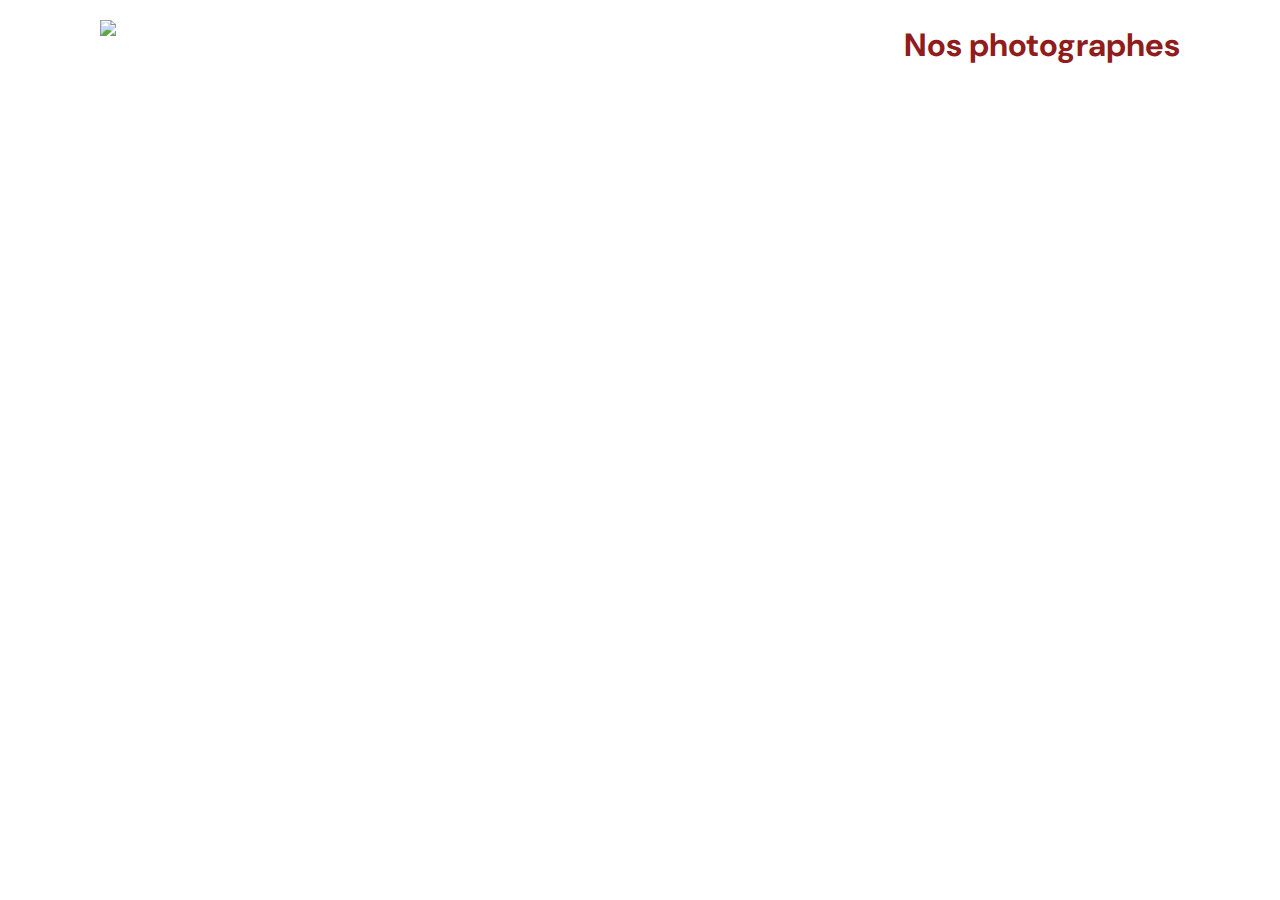
==== index.html @ 567439d6 "Fix : move data fetch into helpers folder" ====
<!DOCTYPE html>
<html>
  <head>
    <link href="css/style.css" rel="stylesheet" type="text/css" />
    <meta charset="utf-8">
    <link rel="icon" type="image/png" href="assets/favicon.png">
    <link href="https://fonts.googleapis.com/css?family=DM+Sans&display=swap" rel="stylesheet">
    <title>Fisheye</title>
  </head>
  <body>
    <header>
        <img src="assets/images/logo.png" class="logo" />
        <h1>Nos photographes</h1>
    </header>
    <main id="main">
        <div class="photographer_section"></div>
    </main>
    <script src="scripts/helpers/dataFetch.js"></script>
    <script src="scripts/factories/photographer.js"></script>
    <script src="scripts/pages/index.js"></script>
  </body>
</html>
---- css/style.css ----
@import url("photographer.css");

body {
    font-family: "DM Sans", sans-serif;
    margin: 0;
}


header {
    display: flex;
    flex-direction: row;
    justify-content: space-between;
    align-items: center;
    height: 90px;
}

h1 {
    color: #901C1C;
    margin-right: 100px;
}

.logo {
    height: 50px;
    margin-left: 100px;
}

.photographer_section {
    display: grid;
    grid-template-columns: 1fr 1fr 1fr;
    gap: 70px;
    margin-top: 100px;
}
.photographer_section a {
    text-decoration: none;
    transition: 0.2s;
}
.photographer_section a:focus {
    transform: translateY(-20px);
    transition: 0.2s;
}
.photographer_section article {
    display: flex;
    justify-self: center;
    justify-content: center;
    align-items: center;
    flex-direction: column;
}
.photographer_section article * {
    margin: 0;
}
.photographer_section article h2 {
    margin-top: 20px;
    color: #D3573C;
    font-size: 36px;
    font-weight: 400;
}
.photographer_section article h3 {
    color: #901c1c;
    font-size: 20px;
    font-weight: 400;
}
.photographer_section article p:first-of-type {
    font-size: 15px;
    font-weight: 400;
    color: black;
}
.photographer_section article p {
    font-size: 15px;
    color: #757575;
}
.photographer_section article img {
    height: 200px;
    width: 200px;
    border-radius: 50%;
    object-fit: cover;
}
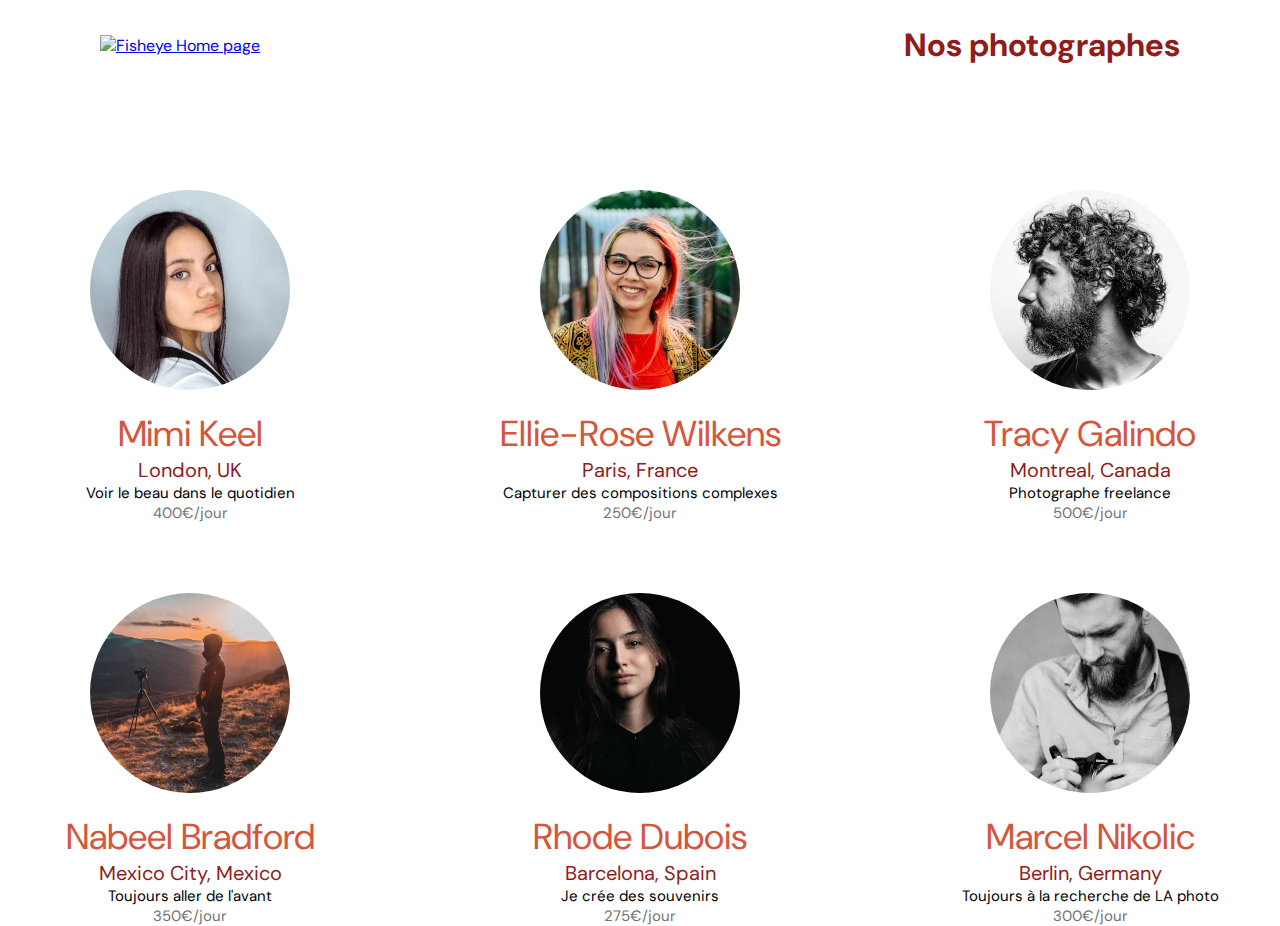
==== commit 87dc4f38: "Feat : homepage" ====
--- a/index.html
+++ b/index.html
@@ -1,19 +1,23 @@
 <!DOCTYPE html>
-<html>
+<html lang="fr-FR">
   <head>
     <link href="css/style.css" rel="stylesheet" type="text/css" />
     <meta charset="utf-8">
     <link rel="icon" type="image/png" href="assets/favicon.png">
     <link href="https://fonts.googleapis.com/css?family=DM+Sans&display=swap" rel="stylesheet">
+    <meta name="viewport" content="width=device-width, initial-scale=1.0">
+    <meta name="description" content="Fisheye est une entreprise de photographes indépendants. Notre communauté vous propose ses meilleurs services afin de sublimer vos souvenirs à jamais.">
     <title>Fisheye</title>
   </head>
   <body>
     <header>
-        <img src="assets/images/logo.png" class="logo" />
+        <a href='/' title='Fisheye Home page'>
+          <img src="assets/images/logo.png" class="logo" alt="Fisheye Home page" width="200" height="50"/>
+        </a>
         <h1>Nos photographes</h1>
     </header>
     <main id="main">
-        <div class="photographer_section"></div>
+        <section class="photographer_section"></section>
     </main>
     <script src="scripts/helpers/dataFetch.js"></script>
     <script src="scripts/factories/photographer.js"></script>
--- a/css/style.css
+++ b/css/style.css
@@ -38,7 +38,10 @@
     transform: translateY(-20px);
     transition: 0.2s;
 }
-.photographer_section article {
+
+#details, 
+.photographer_section article, 
+.photographer_section a {
     display: flex;
     justify-self: center;
     justify-content: center;
